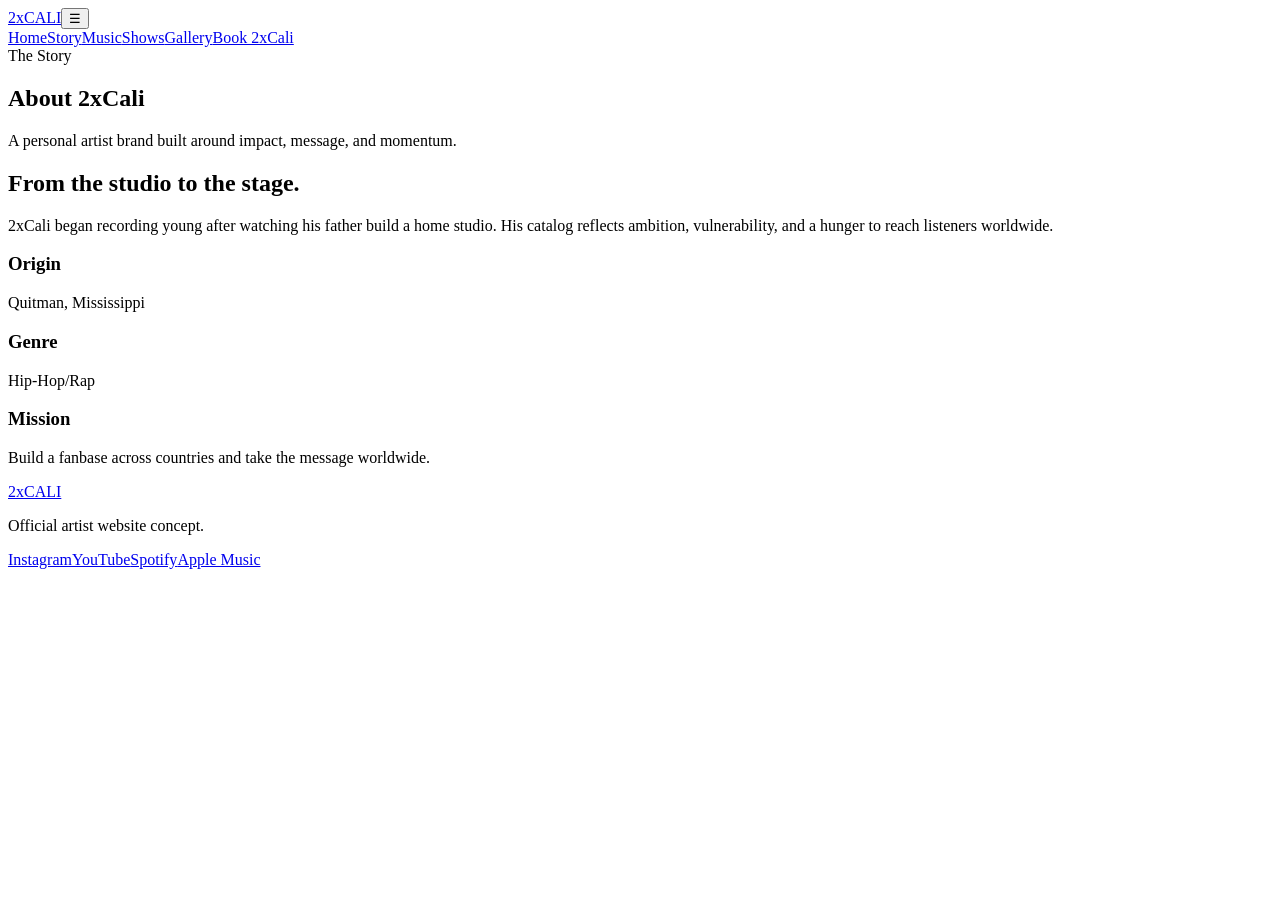
==== about.html @ a54caa49 "Add files via upload" ====
<!DOCTYPE html><html lang="en"><head><meta charset="UTF-8"><meta name="viewport" content="width=device-width,initial-scale=1"><title>2xCali | About</title><meta name="description" content="2xCali official about page"><link rel="preconnect" href="https://fonts.googleapis.com"><link rel="preconnect" href="https://fonts.gstatic.com" crossorigin><link href="https://fonts.googleapis.com/css2?family=Bebas+Neue&family=Inter:wght@400;600;800;900&display=swap" rel="stylesheet"><link rel="stylesheet" href="assets/styles.css"></head><body><header class="nav"><div class="nav-inner"><a class="brand" href="index.html">2x<span>CALI</span></a><button class="menu">☰</button><nav class="links"><a href="index.html">Home</a><a href="about.html">Story</a><a href="music.html">Music</a><a href="shows.html">Shows</a><a href="gallery.html">Gallery</a><a href="contact.html" class="cta">Book 2xCali</a></nav></div></header><section class="page-hero"><div class="container fade"><div class="eyebrow">The Story</div><h1>About 2xCali</h1><p class="lead">A personal artist brand built around impact, message, and momentum.</p></div></section><section class="section"><div class="container split"><div class="portrait fade"></div><div class="fade"><h2>From the studio to the stage.</h2><p class="lead">2xCali began recording young after watching his father build a home studio. His catalog reflects ambition, vulnerability, and a hunger to reach listeners worldwide.</p><div class="cards"><div class="card"><h3>Origin</h3><p>Quitman, Mississippi</p></div><div class="card"><h3>Genre</h3><p>Hip-Hop/Rap</p></div><div class="card"><h3>Mission</h3><p>Build a fanbase across countries and take the message worldwide.</p></div></div></div></div></section><footer class="footer"><div class="container split"><div><a class="brand" href="index.html">2x<span>CALI</span></a><p>Official artist website concept.</p></div><div class="socials"><a href="https://www.instagram.com/2xcali" target="_blank">Instagram</a><a href="https://www.youtube.com/@official2xcali1502" target="_blank">YouTube</a><a href="https://open.spotify.com/artist/7C4UHpyOzX5Bt34fuuVkRr" target="_blank">Spotify</a><a href="https://music.apple.com/us/artist/2xcali/1384316539" target="_blank">Apple Music</a></div></div></footer><script src="assets/script.js"></script></body></html>
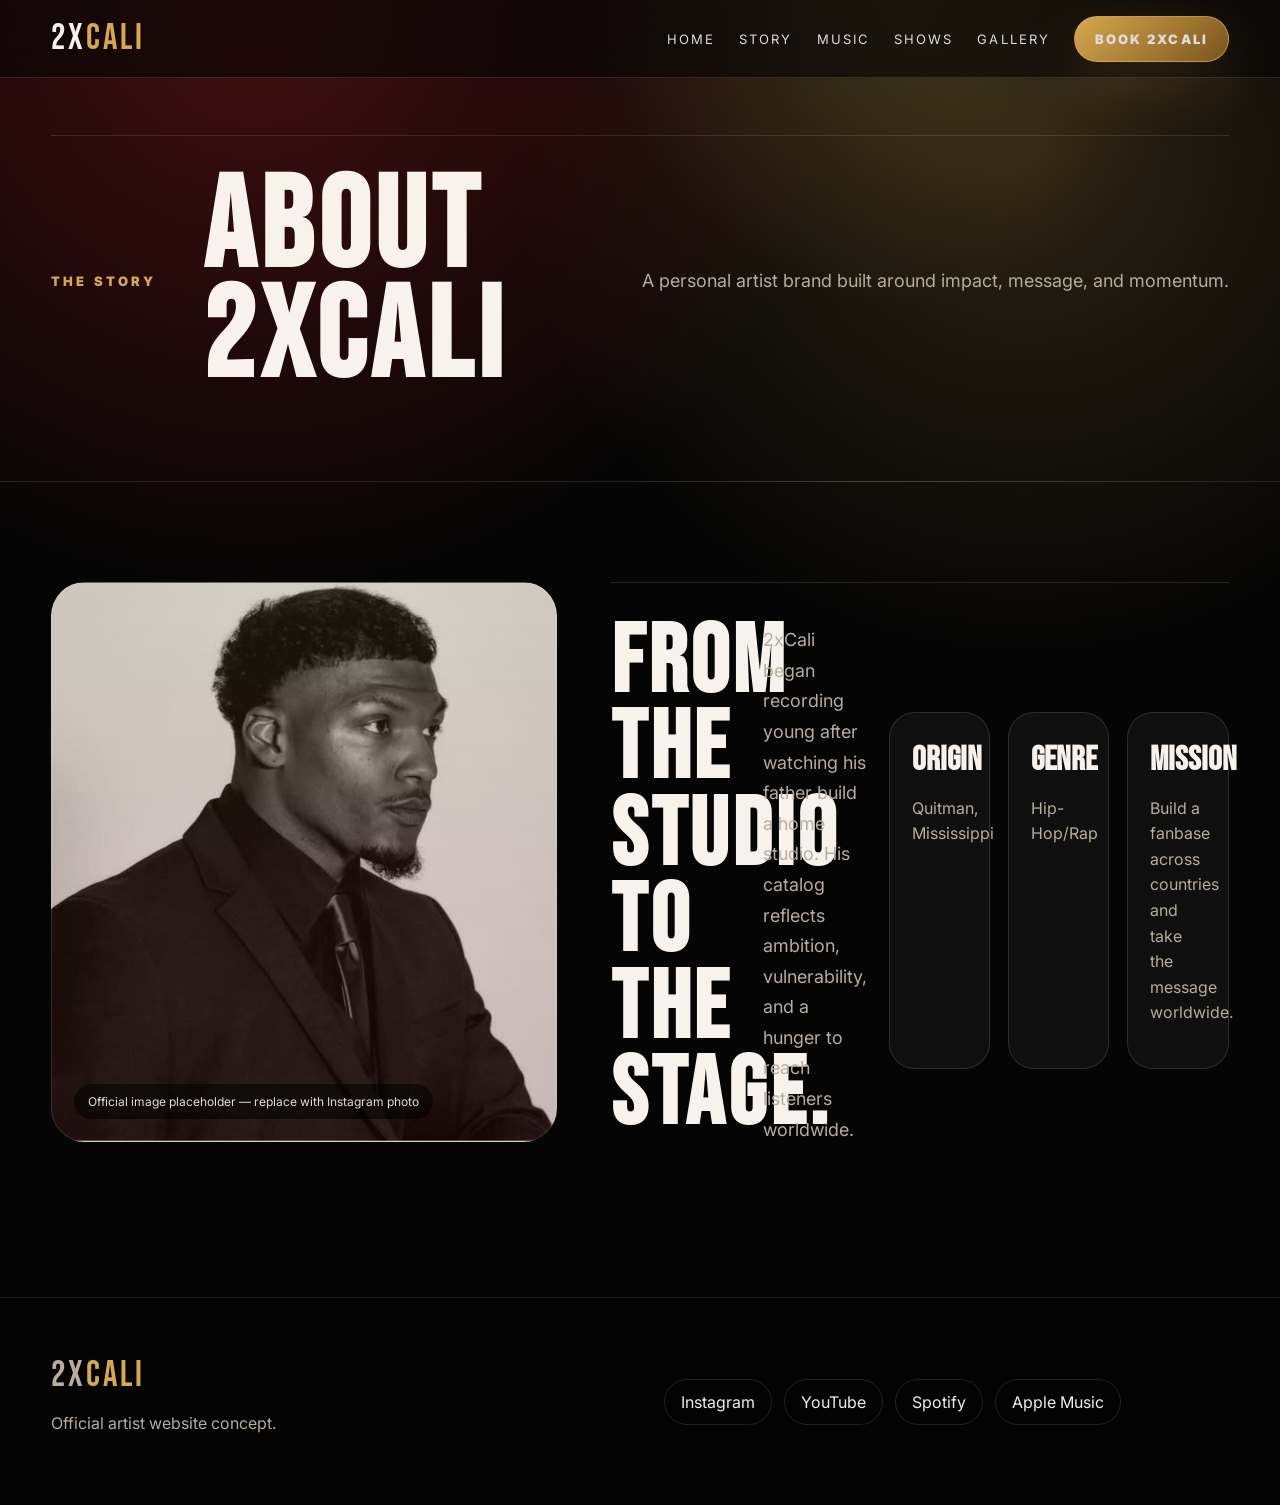
==== commit ab0bfc70: "Update about.html" ====
--- a/about.html
+++ b/about.html
@@ -1 +1 @@
-<!DOCTYPE html><html lang="en"><head><meta charset="UTF-8"><meta name="viewport" content="width=device-width,initial-scale=1"><title>2xCali | About</title><meta name="description" content="2xCali official about page"><link rel="preconnect" href="https://fonts.googleapis.com"><link rel="preconnect" href="https://fonts.gstatic.com" crossorigin><link href="https://fonts.googleapis.com/css2?family=Bebas+Neue&family=Inter:wght@400;600;800;900&display=swap" rel="stylesheet"><link rel="stylesheet" href="assets/styles.css"></head><body><header class="nav"><div class="nav-inner"><a class="brand" href="index.html">2x<span>CALI</span></a><button class="menu">☰</button><nav class="links"><a href="index.html">Home</a><a href="about.html">Story</a><a href="music.html">Music</a><a href="shows.html">Shows</a><a href="gallery.html">Gallery</a><a href="contact.html" class="cta">Book 2xCali</a></nav></div></header><section class="page-hero"><div class="container fade"><div class="eyebrow">The Story</div><h1>About 2xCali</h1><p class="lead">A personal artist brand built around impact, message, and momentum.</p></div></section><section class="section"><div class="container split"><div class="portrait fade"></div><div class="fade"><h2>From the studio to the stage.</h2><p class="lead">2xCali began recording young after watching his father build a home studio. His catalog reflects ambition, vulnerability, and a hunger to reach listeners worldwide.</p><div class="cards"><div class="card"><h3>Origin</h3><p>Quitman, Mississippi</p></div><div class="card"><h3>Genre</h3><p>Hip-Hop/Rap</p></div><div class="card"><h3>Mission</h3><p>Build a fanbase across countries and take the message worldwide.</p></div></div></div></div></section><footer class="footer"><div class="container split"><div><a class="brand" href="index.html">2x<span>CALI</span></a><p>Official artist website concept.</p></div><div class="socials"><a href="https://www.instagram.com/2xcali" target="_blank">Instagram</a><a href="https://www.youtube.com/@official2xcali1502" target="_blank">YouTube</a><a href="https://open.spotify.com/artist/7C4UHpyOzX5Bt34fuuVkRr" target="_blank">Spotify</a><a href="https://music.apple.com/us/artist/2xcali/1384316539" target="_blank">Apple Music</a></div></div></footer><script src="assets/script.js"></script></body></html>+<!DOCTYPE html><html lang="en"><head><meta charset="UTF-8"><meta name="viewport" content="width=device-width,initial-scale=1"><title>2xCali | About</title><meta name="description" content="2xCali official about page"><link rel="preconnect" href="https://fonts.googleapis.com"><link rel="preconnect" href="https://fonts.gstatic.com" crossorigin><link href="https://fonts.googleapis.com/css2?family=Bebas+Neue&family=Inter:wght@400;600;800;900&display=swap" rel="stylesheet"><link rel="stylesheet" href="assets/styles.css"><link rel="icon" type="image/png" href="favicon.png"><link rel="shortcut icon" href="favicon.png"></head><body><header class="nav"><div class="nav-inner"><a class="brand" href="index.html">2x<span>CALI</span></a><button class="menu">☰</button><nav class="links"><a href="index.html">Home</a><a href="about.html">Story</a><a href="music.html">Music</a><a href="shows.html">Shows</a><a href="gallery.html">Gallery</a><a href="contact.html" class="cta">Book 2xCali</a></nav></div></header><section class="page-hero"><div class="container fade"><div class="eyebrow">The Story</div><h1>About 2xCali</h1><p class="lead">A personal artist brand built around impact, message, and momentum.</p></div></section><section class="section"><div class="container split"><div class="portrait fade"></div><div class="fade"><h2>From the studio to the stage.</h2><p class="lead">2xCali began recording young after watching his father build a home studio. His catalog reflects ambition, vulnerability, and a hunger to reach listeners worldwide.</p><div class="cards"><div class="card"><h3>Origin</h3><p>Quitman, Mississippi</p></div><div class="card"><h3>Genre</h3><p>Hip-Hop/Rap</p></div><div class="card"><h3>Mission</h3><p>Build a fanbase across countries and take the message worldwide.</p></div></div></div></div></section><footer class="footer"><div class="container split"><div><a class="brand" href="index.html">2x<span>CALI</span></a><p>Official artist website concept.</p></div><div class="socials"><a href="https://www.instagram.com/2xcali" target="_blank">Instagram</a><a href="https://www.youtube.com/@official2xcali1502" target="_blank">YouTube</a><a href="https://open.spotify.com/artist/7C4UHpyOzX5Bt34fuuVkRr" target="_blank">Spotify</a><a href="https://music.apple.com/us/artist/2xcali/1384316539" target="_blank">Apple Music</a></div></div></footer><script src="assets/script.js"></script></body></html>
--- a/assets/styles.css
+++ b/assets/styles.css
@@ -0,0 +1,18 @@
+:root{
+  --bg:#050505;--panel:#0c0c0f;--text:#f7f3ec;--muted:#b7ad9c;--gold:#d7a84f;--red:#761616;--line:rgba(255,255,255,.12);
+}
+*{box-sizing:border-box}html{scroll-behavior:smooth}body{margin:0;font-family:Inter,Arial,sans-serif;background:radial-gradient(circle at 20% 0%,rgba(118,22,22,.55),transparent 33%),radial-gradient(circle at 80% 10%,rgba(215,168,79,.18),transparent 30%),var(--bg);color:var(--text);overflow-x:hidden}a{color:inherit;text-decoration:none}.container{width:min(1180px,92%);margin:auto}.nav{position:fixed;inset:0 0 auto 0;height:78px;z-index:50;display:flex;align-items:center;border-bottom:1px solid var(--line);background:rgba(5,5,5,.62);backdrop-filter:blur(18px)}.nav-inner{width:min(1180px,92%);margin:auto;display:flex;align-items:center;justify-content:space-between}.brand{font-family:'Bebas Neue',Impact,sans-serif;font-size:36px;letter-spacing:.09em}.brand span{color:var(--gold)}.links{display:flex;gap:24px;align-items:center}.links a{font-size:13px;letter-spacing:.16em;text-transform:uppercase;color:#ddd}.cta,.btn{display:inline-flex;align-items:center;justify-content:center;gap:10px;border:1px solid rgba(215,168,79,.7);background:linear-gradient(135deg,var(--gold),#7b541c);color:#090909;padding:14px 20px;border-radius:999px;font-weight:900;letter-spacing:.08em;text-transform:uppercase;font-size:12px;box-shadow:0 18px 60px rgba(215,168,79,.18)}.ghost{background:rgba(255,255,255,.05);color:var(--text);border-color:var(--line)}.menu{display:none;background:none;border:1px solid var(--line);color:white;border-radius:12px;padding:10px 12px}.hero{min-height:100vh;display:grid;place-items:center;padding:130px 0 70px;position:relative}.hero:before{content:"";position:absolute;inset:0;background:linear-gradient(90deg,rgba(0,0,0,.86),rgba(0,0,0,.42)),url('images/2xcali-hero.jpg');background-size:cover;background-position:center;opacity:.55}.hero:after{content:"2xCALI";position:absolute;font-family:'Bebas Neue';font-size:19vw;letter-spacing:.1em;color:rgba(255,255,255,.035);bottom:2%;left:50%;transform:translateX(-50%);white-space:nowrap}.hero-content{position:relative;z-index:2;max-width:900px}.eyebrow{color:var(--gold);letter-spacing:.24em;text-transform:uppercase;font-weight:900;font-size:13px}.hero h1{font-family:'Bebas Neue';font-size:clamp(74px,13vw,172px);line-height:.82;margin:20px 0;text-transform:uppercase;letter-spacing:.045em}.hero p{font-size:clamp(18px,2.2vw,25px);line-height:1.55;color:#ddd;max-width:700px}.actions{display:flex;flex-wrap:wrap;gap:14px;margin-top:30px}.statbar{display:grid;grid-template-columns:repeat(4,1fr);gap:1px;background:var(--line);border:1px solid var(--line);margin-top:-35px;position:relative;z-index:3}.stat{background:rgba(12,12,15,.92);padding:26px}.stat strong{display:block;font-family:'Bebas Neue';font-size:34px;color:var(--gold)}.section{padding:100px 0}.split{display:grid;grid-template-columns:1fr 1fr;gap:48px;align-items:center}.section h2{font-family:'Bebas Neue';font-size:clamp(48px,8vw,96px);line-height:.9;margin:0 0 20px;letter-spacing:.04em}.lead{font-size:18px;line-height:1.7;color:var(--muted)}.panel{border:1px solid var(--line);background:linear-gradient(180deg,rgba(255,255,255,.08),rgba(255,255,255,.025));border-radius:30px;padding:28px;box-shadow:0 24px 90px rgba(0,0,0,.35)}.portrait{min-height:560px;background:linear-gradient(180deg,rgba(215,168,79,.1),rgba(118,22,22,.18)),url('images/2xcali-portrait.jpg');background-size:cover;background-position:center;border-radius:34px;border:1px solid var(--line);position:relative;overflow:hidden}.portrait:after{content:"Official image placeholder — replace with Instagram photo";position:absolute;left:22px;bottom:22px;color:#ddd;background:rgba(0,0,0,.55);padding:10px 14px;border-radius:999px;font-size:12px}.cards{display:grid;grid-template-columns:repeat(3,1fr);gap:20px}.card{border:1px solid var(--line);border-radius:26px;padding:24px;background:rgba(255,255,255,.045);transition:.25s}.card:hover{transform:translateY(-6px);border-color:rgba(215,168,79,.55)}.card h3{font-family:'Bebas Neue';font-size:34px;margin:0 0 10px}.card p,.card li{color:var(--muted);line-height:1.6}.release{display:grid;grid-template-columns:180px 1fr auto;gap:24px;align-items:center;border-top:1px solid var(--line);padding:24px 0}.cover{aspect-ratio:1;border-radius:22px;background:linear-gradient(135deg,#221,#741616 45%,#d7a84f);display:grid;place-items:center;font-family:'Bebas Neue';font-size:42px;color:rgba(255,255,255,.72)}.show{display:grid;grid-template-columns:130px 1fr auto;gap:22px;align-items:center;border-top:1px solid var(--line);padding:24px 0}.date{font-family:'Bebas Neue';font-size:42px;color:var(--gold)}.gallery{display:grid;grid-template-columns:repeat(4,1fr);gap:14px}.shot{aspect-ratio:4/5;border:1px solid var(--line);border-radius:24px;background:linear-gradient(135deg,rgba(215,168,79,.2),rgba(118,22,22,.25)),url('images/instagram-1.jpg');background-size:cover;background-position:center;position:relative;overflow:hidden}.shot:nth-child(2){background-image:linear-gradient(135deg,rgba(215,168,79,.2),rgba(118,22,22,.25)),url('images/instagram-2.jpg')}.shot:nth-child(3){background-image:linear-gradient(135deg,rgba(215,168,79,.2),rgba(118,22,22,.25)),url('images/instagram-3.jpg')}.shot:nth-child(4){background-image:linear-gradient(135deg,rgba(215,168,79,.2),rgba(118,22,22,.25)),url('images/instagram-4.jpg')}.shot:after{content:"IG PHOTO";position:absolute;left:14px;bottom:14px;background:rgba(0,0,0,.6);padding:8px 10px;border-radius:999px;font-size:11px;letter-spacing:.18em}.embed-grid{display:grid;grid-template-columns:1fr 1fr;gap:20px}.embed{border:1px solid var(--line);border-radius:28px;overflow:hidden;background:#111;min-height:352px}.footer{padding:56px 0;border-top:1px solid var(--line);background:#030303;color:var(--muted)}.socials{display:flex;flex-wrap:wrap;gap:12px}.socials a{border:1px solid var(--line);border-radius:999px;padding:12px 16px;color:#eee}.page-hero{padding:150px 0 70px;border-bottom:1px solid var(--line);background:radial-gradient(circle at 70% 0%,rgba(215,168,79,.18),transparent 30%)}input,textarea{width:100%;padding:16px 18px;border-radius:16px;border:1px solid var(--line);background:rgba(255,255,255,.06);color:white;margin-bottom:12px}textarea{min-height:140px}.fade{opacity:0;transform:translateY(26px);transition:.7s}.fade.show{opacity:1;transform:none}@media(max-width:860px){.links{display:none;position:absolute;top:78px;left:4%;right:4%;padding:18px;flex-direction:column;align-items:flex-start;background:rgba(8,8,10,.96);border:1px solid var(--line);border-radius:20px}.links.open{display:flex}.menu{display:block}.hero{text-align:left}.statbar,.split,.cards,.embed-grid{grid-template-columns:1fr}.release,.show{grid-template-columns:1fr}.gallery{grid-template-columns:1fr 1fr}.portrait{min-height:430px}.nav{height:72px}.brand{font-size:30px}}@media(max-width:520px){.gallery{grid-template-columns:1fr}.hero h1{font-size:78px}.section{padding:74px 0}.actions .btn,.actions .cta{width:100%}}
+
+/* === FIXED PREMIUM LAYOUT PATCH === */
+.page-hero{padding:135px 0 55px;}
+.page-hero h1{font-family:'Bebas Neue';font-size:clamp(62px,10vw,132px);line-height:.86;margin:14px 0 8px;letter-spacing:.045em;}
+.section .split{align-items:start;}
+.section .split > .fade h2{max-width:560px;}
+.section .split > .fade > .lead{max-width:560px;margin-bottom:28px;}
+.section .split:has(.portrait){grid-template-columns:minmax(320px,.9fr) minmax(0,1.1fr);gap:54px;}
+.section .split:has(.portrait) .cards{grid-template-columns:repeat(3,minmax(0,1fr));gap:18px;}
+.section .split:has(.portrait) .card{min-height:190px;padding:26px 22px;}
+.section .split:has(.portrait) .card p{font-size:16px;}
+.portrait,.shot{background-color:#130b09;}
+@media(max-width:1100px){.section .split:has(.portrait){grid-template-columns:1fr;}.section .split:has(.portrait) .portrait{min-height:520px;}.section .split:has(.portrait) .cards{grid-template-columns:repeat(3,minmax(0,1fr));}}
+@media(max-width:760px){.section .split:has(.portrait) .cards{grid-template-columns:1fr;}.section .split:has(.portrait) .portrait{min-height:430px;}}
